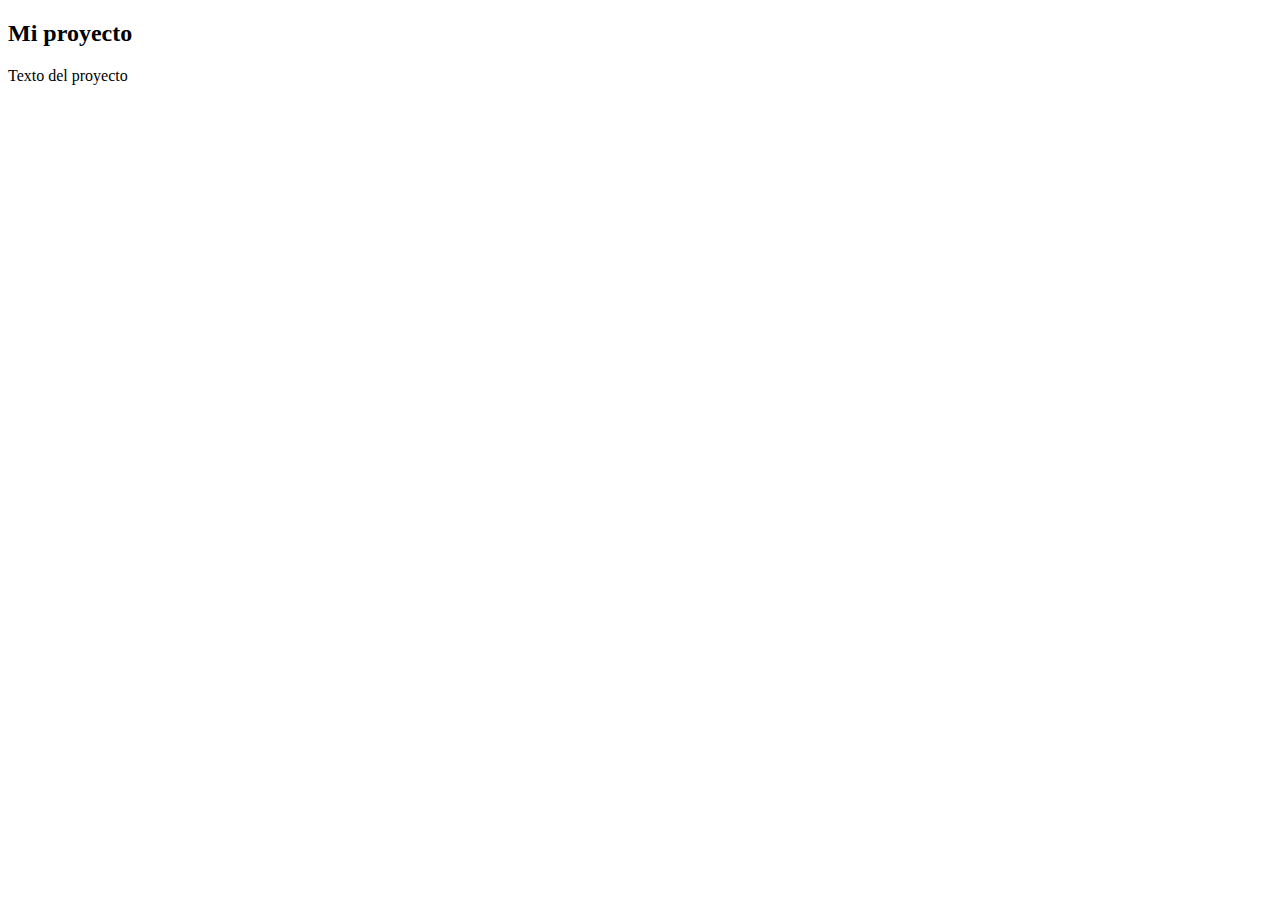
==== index.html @ 912bf7b4 "Primer repositorio" ====
<!DOCTYPE html>
<html lang="en">
<head>
                         <meta charset="UTF-8">
                         <meta http-equiv="X-UA-Compatible" content="IE=edge">
                         <meta name="viewport" content="width=device-width, initial-scale=1.0">
                         <title>Mi proyecto.</title>
<script src="js/script.js"> </script>
</head>
<body>
<h2 class="alert-warning text-center">Mi proyecto</h2>
<p class="alert-danger text-center">Texto del proyecto</p>
</body>
</html>
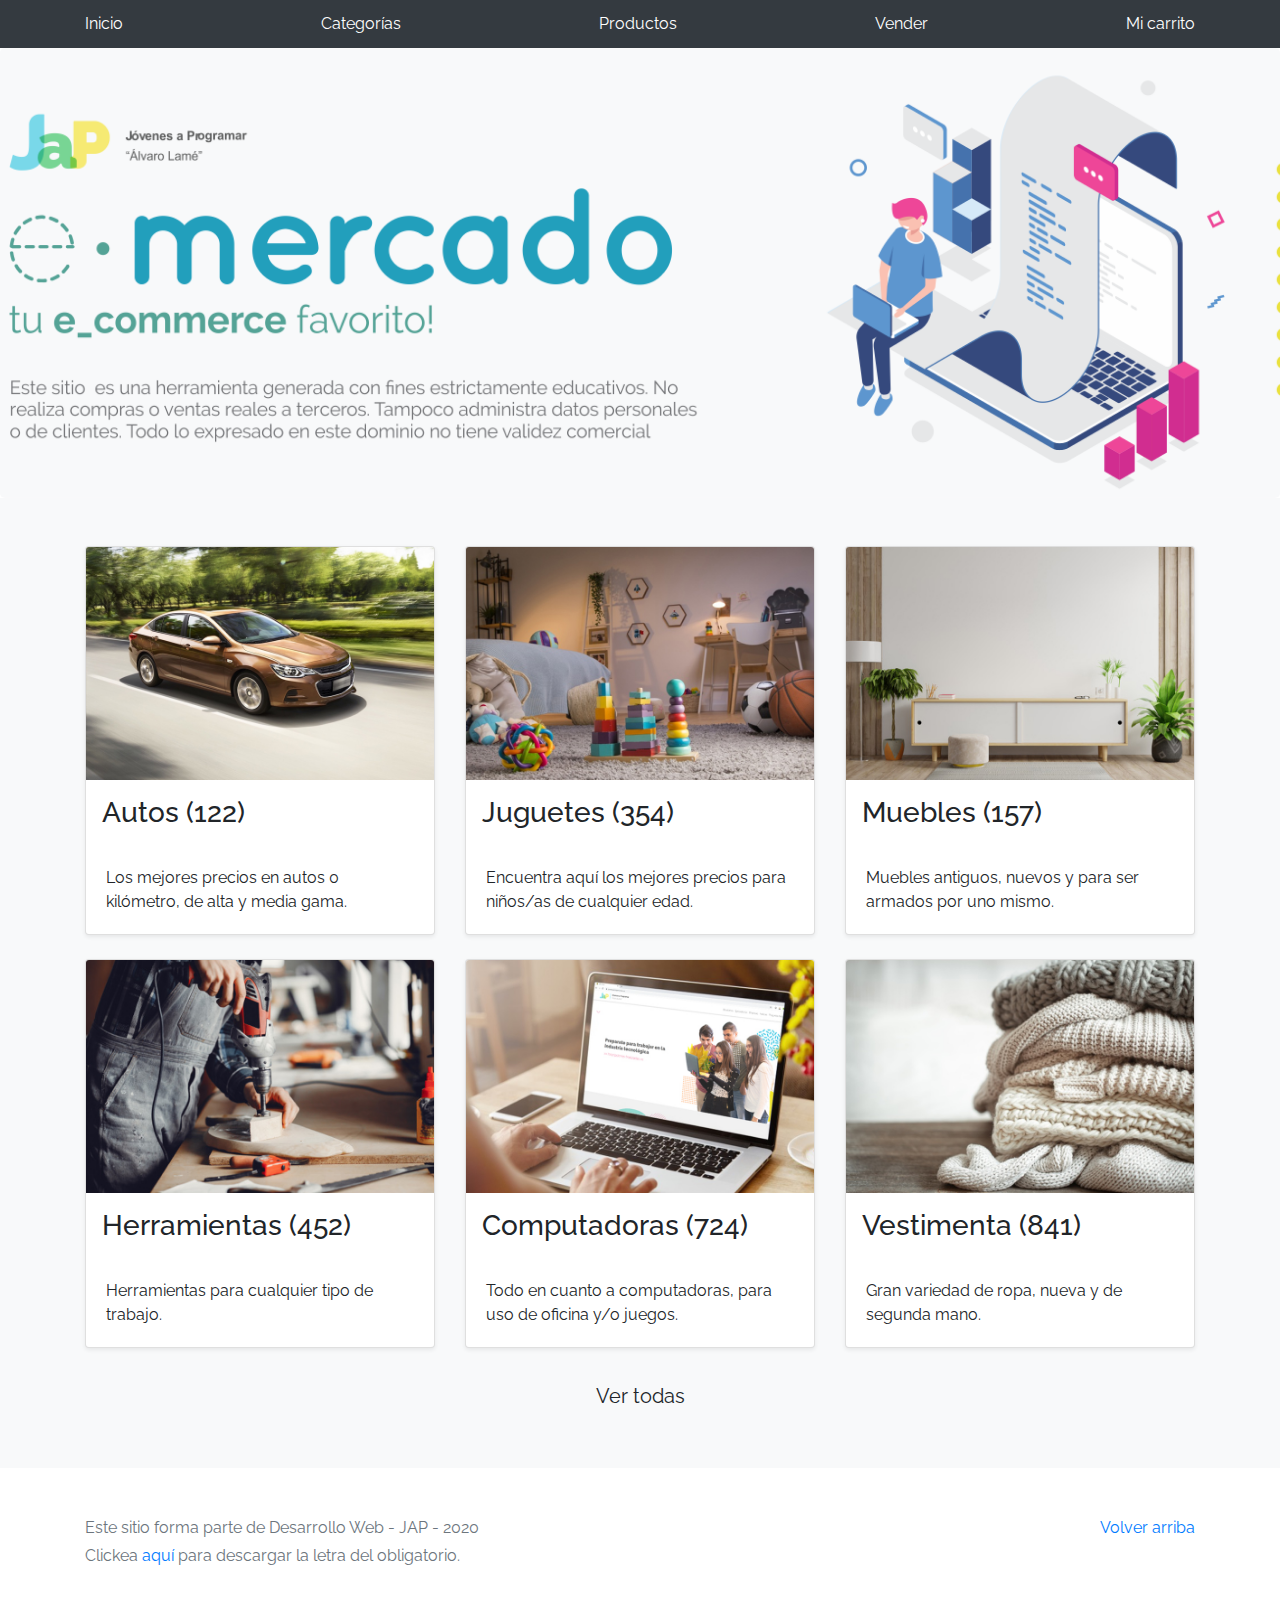
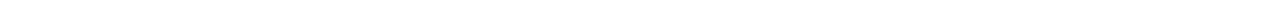
==== commit daf1d27f: "Entrega 0" ====
--- a/index.html
+++ b/index.html
@@ -1,14 +1,109 @@
 <!DOCTYPE html>
+<!-- saved from url=(0049)https://getbootstrap.com/docs/4.3/examples/album/ -->
 <html lang="en">
-<head>
-                         <meta charset="UTF-8">
-                         <meta http-equiv="X-UA-Compatible" content="IE=edge">
-                         <meta name="viewport" content="width=device-width, initial-scale=1.0">
-                         <title>Mi proyecto.</title>
-<script src="js/script.js"> </script>
-</head>
-<body>
-<h2 class="alert-warning text-center">Mi proyecto</h2>
-<p class="alert-danger text-center">Texto del proyecto</p>
-</body>
+  <head>
+    <meta http-equiv="Content-Type" content="text/html; charset=UTF-8">
+    <meta name="viewport" content="width=device-width, initial-scale=1, shrink-to-fit=no">
+    <meta name="description" content="">
+    <title>eMercado - Todo lo que busques está aquí</title>
+
+    <link rel="canonical" href="https://getbootstrap.com/docs/4.3/examples/album/">
+    <link href="https://fonts.googleapis.com/css?family=Raleway:300,300i,400,400i,700,700i,900,900i" rel="stylesheet">
+    <!-- Bootstrap core CSS -->
+    <link href="css/bootstrap.min.css" rel="stylesheet">
+    <link href="css/styles.css" rel="stylesheet">
+  </head>
+  <body>
+    <nav class="site-header sticky-top py-1 bg-dark">
+      <div class="container d-flex flex-column flex-md-row justify-content-between">
+        <a class="py-2 d-none d-md-inline-block" href="index.html">Inicio</a>
+        <a class="py-2 d-none d-md-inline-block" href="categories.html">Categorías</a>
+        <a class="py-2 d-none d-md-inline-block" href="products.html">Productos</a>
+        <a class="py-2 d-none d-md-inline-block" href="sell.html">Vender</a>
+        <a class="py-2 d-none d-md-inline-block" href="cart.html">Mi carrito</a>
+      </div>
+    </nav>
+    <main role="main">
+      <section class="jumbotron text-center">
+        <div class="m-5">
+          <h1></h1>
+        </div>
+      </section>
+      <div class="album py-5 bg-light">
+        <div class="container">
+          <div class="row">
+            <div class="col-md-4">
+              <a href="categories.html" class="card mb-4 shadow-sm custom-card">
+                <img class="bd-placeholder-img card-img-top"  src="img/cat1.jpg">
+                <h3 class="m-3">Autos (122)</h3>
+                <div class="card-body">
+                  <p class="card-text">Los mejores precios en autos 0 kilómetro, de alta y media gama.</p>
+                </div>
+              </a>
+            </div>
+            <div class="col-md-4">
+                <a href="categories.html" class="card mb-4 shadow-sm custom-card">
+                  <img class="bd-placeholder-img card-img-top" src="img/cat2.jpg">
+                  <h3 class="m-3">Juguetes (354)</h3>
+                  <div class="card-body">
+                    <p class="card-text">Encuentra aquí los mejores precios para niños/as de cualquier edad.</p>
+                  </div>
+                </a>
+            </div>
+            <div class="col-md-4">
+                <a href="categories.html" class="card mb-4 shadow-sm custom-card">
+                  <img class="bd-placeholder-img card-img-top" src="img/cat3.jpg">
+                  <h3 class="m-3">Muebles (157)</h3>
+                  <div class="card-body">
+                    <p class="card-text">Muebles antiguos, nuevos y para ser armados por uno mismo.</p>
+                  </div>
+                </a>
+            </div>
+            <div class="col-md-4">
+                <a href="categories.html" class="card mb-4 shadow-sm custom-card">
+                  <img class="bd-placeholder-img card-img-top" src="img/cat4.jpg">
+                  <h3 class="m-3">Herramientas (452)</h3>
+                  <div class="card-body">
+                    <p class="card-text">Herramientas para cualquier tipo de trabajo.</p>
+                  </div>
+                </a>
+            </div>
+            <div class="col-md-4">
+                <a href="categories.html" class="card mb-4 shadow-sm custom-card">
+                  <img class="bd-placeholder-img card-img-top" src="img/cat5.jpg">
+                  <h3 class="m-3">Computadoras (724)</h3>
+                  <div class="card-body">
+                    <p class="card-text">Todo en cuanto a computadoras, para uso de oficina y/o juegos.</p>
+                  </div>
+                </a>
+            </div>
+            <div class="col-md-4">
+                <a href="categories.html" class="card mb-4 shadow-sm custom-card">
+                  <img class="bd-placeholder-img card-img-top" src="img/cat6.jpg">
+                  <h3 class="m-3">Vestimenta (841)</h3>
+                  <div class="card-body">
+                    <p class="card-text">Gran variedad de ropa, nueva y de segunda mano.</p>
+                  </div>
+                </a>
+            </div>
+          </div>
+          <div class="row">
+              <a type="button" class="btn btn-light btn-lg btn-block" href="categories.html">Ver todas</a>
+          </div>
+        </div>
+      </div>
+    </main>
+    <footer class="text-muted">
+      <div class="container">
+        <p class="float-right">
+          <a href="#">Volver arriba</a>
+        </p>
+        <p>Este sitio forma parte de Desarrollo Web - JAP - 2020</p>
+        <p>Clickea <a target="_blank" href="Letra.pdf">aquí</a> para descargar la letra del obligatorio.</p>
+      </div>
+    </footer>
+    <script src="js/jquery-3.4.1.min.js"></script>
+    <script src="js/bootstrap.bundle.min.js"></script>
+    <script src="js/init.js"></script>
+  </body>
 </html>--- a/css/styles.css
+++ b/css/styles.css
@@ -0,0 +1,141 @@
+.jumbotron, .card-body, .container, .site-header{
+    font-family: 'Raleway', serif !important;
+}
+
+.jumbotron .display-4{
+    font-weight: bold;
+}
+
+.jumbotron {
+  height: 50vh;
+  padding: 5em inherit;
+  margin-bottom: 0;
+  background-color: #53C0FB;
+  background: url('../img/cover_back.png');
+  background-size: cover;
+  background-position: center;
+  background-repeat: no-repeat;
+  color: black;
+  font-weight: bold;
+}
+
+@media (min-width: 768px) {
+  .jumbotron {
+    padding-top: 6rem;
+    padding-bottom: 6rem;
+  }
+}
+
+.jumbotron p:last-child {
+  margin-bottom: 0;
+}
+
+.jumbotron-heading {
+  font-weight: 300;
+}
+
+.jumbotron .container {
+  max-width: 40rem;
+  background-color: rgba(255, 255, 255, 0.5);
+  border-radius: 10px;
+  text-shadow: 1px 1px 2px grey;
+}
+
+.jumbotron .lead{
+  font-size: 38px;
+}
+
+footer {
+  padding-top: 3rem;
+  padding-bottom: 3rem;
+}
+
+footer p {
+  margin-bottom: .25rem;
+}
+
+.site-header a {
+  color: white;
+  transition: ease-in-out color .15s;
+}
+
+.light-text {
+  color: white;
+}
+
+.site-header .dropdown-menu a {
+  color: black;
+}
+
+.dropzone{
+  border: 2px dashed #0087F7;
+  border-radius: 5px;
+  background: white;
+}
+
+.alert{
+  position: fixed;
+  top:80px;
+  width: 50%;
+  left: 50%;
+  transform: translate(-50%, 0);
+}
+
+.lds-ring {
+  display: inline-block;
+  position: relative;
+  width: 64px;
+  height: 64px;
+  top:50%;
+  left: 50%;
+}
+.lds-ring div {
+  box-sizing: border-box;
+  display: block;
+  position: absolute;
+  width: 51px;
+  height: 51px;
+  margin: 6px;
+  border: 6px solid #fff;
+  border-radius: 50%;
+  animation: lds-ring 1.2s cubic-bezier(0.5, 0, 0.5, 1) infinite;
+  border-color: #fff transparent transparent transparent;
+}
+.lds-ring div:nth-child(1) {
+  animation-delay: -0.45s;
+}
+.lds-ring div:nth-child(2) {
+  animation-delay: -0.3s;
+}
+.lds-ring div:nth-child(3) {
+  animation-delay: -0.15s;
+}
+@keyframes lds-ring {
+  0% {
+    transform: rotate(0deg);
+  }
+  100% {
+    transform: rotate(360deg);
+  }
+}
+
+#spinner-wrapper{
+  position: fixed;
+  background-color: rgba(0,0,0,0.5);
+  width:100%;
+  height: 100%;
+  top:0;
+  left:0;
+  z-index: 1021;
+  display: none;
+}
+
+a.custom-card,
+a.custom-card:hover {
+  color: inherit;
+  text-decoration: inherit;
+}
+
+.checked {
+  color: orange;
+}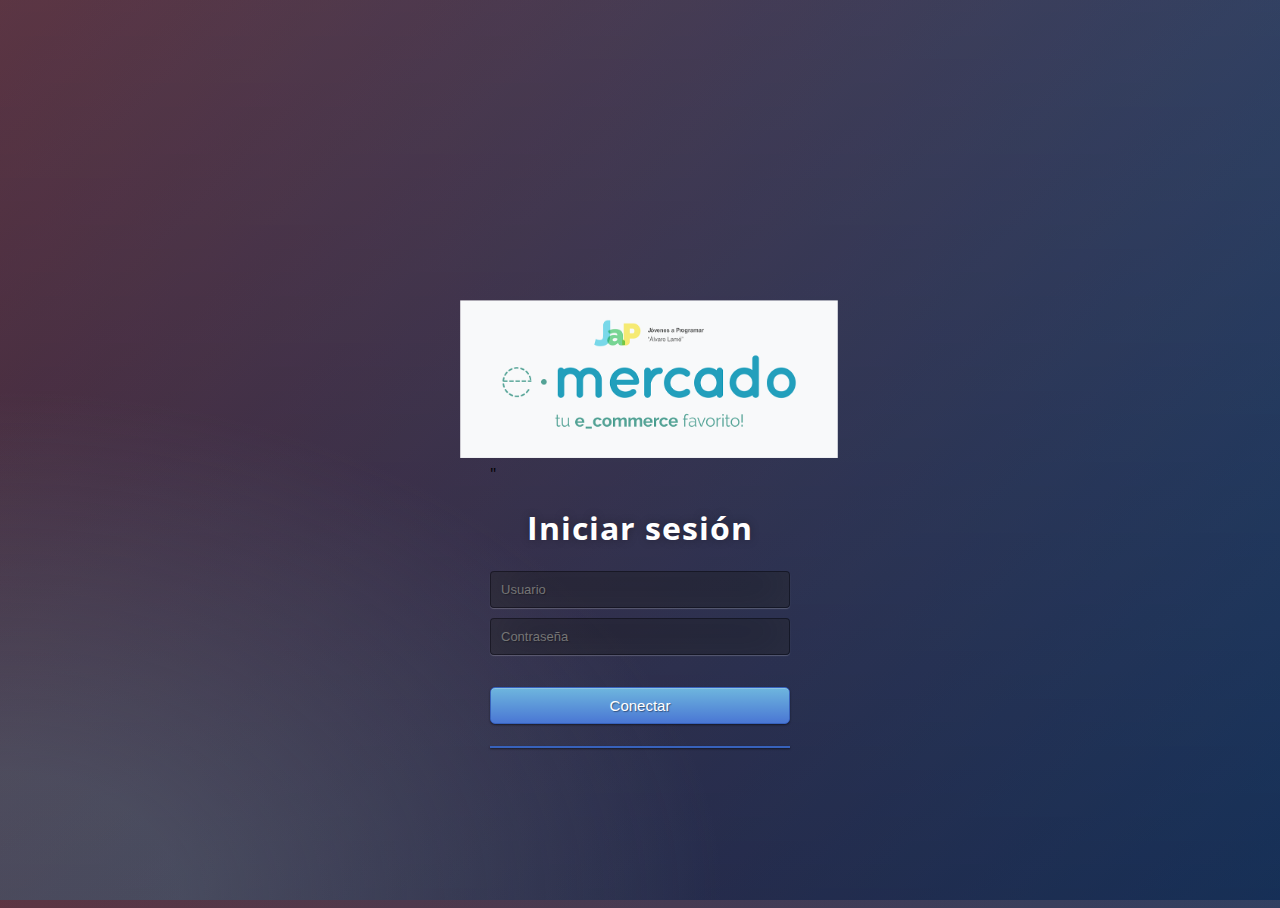
==== commit 04e1b03b: "Agregue el Login con boton de google inc" ====
--- a/index.html
+++ b/index.html
@@ -1,109 +1,60 @@
 <!DOCTYPE html>
 <!-- saved from url=(0049)https://getbootstrap.com/docs/4.3/examples/album/ -->
 <html lang="en">
-  <head>
-    <meta http-equiv="Content-Type" content="text/html; charset=UTF-8">
-    <meta name="viewport" content="width=device-width, initial-scale=1, shrink-to-fit=no">
-    <meta name="description" content="">
-    <title>eMercado - Todo lo que busques está aquí</title>
 
-    <link rel="canonical" href="https://getbootstrap.com/docs/4.3/examples/album/">
-    <link href="https://fonts.googleapis.com/css?family=Raleway:300,300i,400,400i,700,700i,900,900i" rel="stylesheet">
-    <!-- Bootstrap core CSS -->
-    <link href="css/bootstrap.min.css" rel="stylesheet">
-    <link href="css/styles.css" rel="stylesheet">
-  </head>
-  <body>
-    <nav class="site-header sticky-top py-1 bg-dark">
-      <div class="container d-flex flex-column flex-md-row justify-content-between">
-        <a class="py-2 d-none d-md-inline-block" href="index.html">Inicio</a>
-        <a class="py-2 d-none d-md-inline-block" href="categories.html">Categorías</a>
-        <a class="py-2 d-none d-md-inline-block" href="products.html">Productos</a>
-        <a class="py-2 d-none d-md-inline-block" href="sell.html">Vender</a>
-        <a class="py-2 d-none d-md-inline-block" href="cart.html">Mi carrito</a>
-      </div>
-    </nav>
-    <main role="main">
-      <section class="jumbotron text-center">
-        <div class="m-5">
-          <h1></h1>
-        </div>
-      </section>
-      <div class="album py-5 bg-light">
-        <div class="container">
-          <div class="row">
-            <div class="col-md-4">
-              <a href="categories.html" class="card mb-4 shadow-sm custom-card">
-                <img class="bd-placeholder-img card-img-top"  src="img/cat1.jpg">
-                <h3 class="m-3">Autos (122)</h3>
-                <div class="card-body">
-                  <p class="card-text">Los mejores precios en autos 0 kilómetro, de alta y media gama.</p>
-                </div>
-              </a>
-            </div>
-            <div class="col-md-4">
-                <a href="categories.html" class="card mb-4 shadow-sm custom-card">
-                  <img class="bd-placeholder-img card-img-top" src="img/cat2.jpg">
-                  <h3 class="m-3">Juguetes (354)</h3>
-                  <div class="card-body">
-                    <p class="card-text">Encuentra aquí los mejores precios para niños/as de cualquier edad.</p>
-                  </div>
-                </a>
-            </div>
-            <div class="col-md-4">
-                <a href="categories.html" class="card mb-4 shadow-sm custom-card">
-                  <img class="bd-placeholder-img card-img-top" src="img/cat3.jpg">
-                  <h3 class="m-3">Muebles (157)</h3>
-                  <div class="card-body">
-                    <p class="card-text">Muebles antiguos, nuevos y para ser armados por uno mismo.</p>
-                  </div>
-                </a>
-            </div>
-            <div class="col-md-4">
-                <a href="categories.html" class="card mb-4 shadow-sm custom-card">
-                  <img class="bd-placeholder-img card-img-top" src="img/cat4.jpg">
-                  <h3 class="m-3">Herramientas (452)</h3>
-                  <div class="card-body">
-                    <p class="card-text">Herramientas para cualquier tipo de trabajo.</p>
-                  </div>
-                </a>
-            </div>
-            <div class="col-md-4">
-                <a href="categories.html" class="card mb-4 shadow-sm custom-card">
-                  <img class="bd-placeholder-img card-img-top" src="img/cat5.jpg">
-                  <h3 class="m-3">Computadoras (724)</h3>
-                  <div class="card-body">
-                    <p class="card-text">Todo en cuanto a computadoras, para uso de oficina y/o juegos.</p>
-                  </div>
-                </a>
-            </div>
-            <div class="col-md-4">
-                <a href="categories.html" class="card mb-4 shadow-sm custom-card">
-                  <img class="bd-placeholder-img card-img-top" src="img/cat6.jpg">
-                  <h3 class="m-3">Vestimenta (841)</h3>
-                  <div class="card-body">
-                    <p class="card-text">Gran variedad de ropa, nueva y de segunda mano.</p>
-                  </div>
-                </a>
-            </div>
-          </div>
-          <div class="row">
-              <a type="button" class="btn btn-light btn-lg btn-block" href="categories.html">Ver todas</a>
-          </div>
-        </div>
-      </div>
-    </main>
-    <footer class="text-muted">
-      <div class="container">
-        <p class="float-right">
-          <a href="#">Volver arriba</a>
-        </p>
-        <p>Este sitio forma parte de Desarrollo Web - JAP - 2020</p>
-        <p>Clickea <a target="_blank" href="Letra.pdf">aquí</a> para descargar la letra del obligatorio.</p>
-      </div>
-    </footer>
-    <script src="js/jquery-3.4.1.min.js"></script>
-    <script src="js/bootstrap.bundle.min.js"></script>
-    <script src="js/init.js"></script>
-  </body>
+<head>
+  <meta http-equiv="Content-Type" content="text/html; charset=UTF-8">
+  <meta name="viewport" content="width=device-width, initial-scale=1, shrink-to-fit=no">
+  <meta name="description" content="">
+  <meta name="google-signin-scope" content="profile email" />
+    <meta
+      name="google-signin-client_id"
+      content="73864110882-8usgs588iu47h2nqn5v8j9v4omfmhuvo.apps.googleusercontent.com">
+    <script src="https://apis.google.com/js/platform.js" async defer></script>
+    <script src="js/login.js"></script>
+    <link href="css/login.css" rel="stylesheet" />
+
+  <title>eMercado - Todo lo que busques está aquí</title>
+
+  <style>
+    
+    .isValid {
+        background-color: lightgreen;
+        border-color: green;
+        border-width: thick;
+      }
+      .isInvalid {
+        background-color: pink;
+        border-color: darkred;
+        border-width: thick;
+      }
+  </style>
+</head>
+
+<body class="text-center">
+  <div class="login">
+    <img alt="" src="img/login.png" style="width: 10cm; margin-left: -10%;"
+     /> <br />"
+    <h1>Iniciar sesión</h1>
+    <div>
+      <input type="text" id="u" placeholder="Usuario" required />
+      <input type="password" id="p" placeholder="Contraseña" required />
+      <span id="msj"></span><br />
+<br>
+      <button
+        class="btn btn-primary btn-block btn-large"
+        id="conectar"
+        onclick="verificar();"
+      >
+        Conectar
+      </button>
+      <br />
+      <div
+        class="g-signin2"
+        data-onsuccess="onSignIn"
+        data-theme="dark"
+      ></div>
+    </div>
+  </div>
+</body>
 </html>--- a/css/login.css
+++ b/css/login.css
@@ -0,0 +1,59 @@
+@import url(https://fonts.googleapis.com/css?family=Open+Sans);
+.btn { display: inline-block; *display: inline; *zoom: 1; padding: 4px 10px 4px; margin-bottom: 0; font-size: 13px; line-height: 18px; color: #333333; text-align: center;text-shadow: 0 1px 1px rgba(255, 255, 255, 0.75); vertical-align: middle; background-color: #f5f5f5; background-image: -moz-linear-gradient(top, #ffffff, #e6e6e6); background-image: -ms-linear-gradient(top, #ffffff, #e6e6e6); background-image: -webkit-gradient(linear, 0 0, 0 100%, from(#ffffff), to(#e6e6e6)); background-image: -webkit-linear-gradient(top, #ffffff, #e6e6e6); background-image: -o-linear-gradient(top, #ffffff, #e6e6e6); background-image: linear-gradient(top, #ffffff, #e6e6e6); background-repeat: repeat-x; filter: progid:dximagetransform.microsoft.gradient(startColorstr=#ffffff, endColorstr=#e6e6e6, GradientType=0); border-color: #e6e6e6 #e6e6e6 #e6e6e6; border-color: rgba(0, 0, 0, 0.1) rgba(0, 0, 0, 0.1) rgba(0, 0, 0, 0.25); border: 1px solid #e6e6e6; -webkit-border-radius: 4px; -moz-border-radius: 4px; border-radius: 4px; -webkit-box-shadow: inset 0 1px 0 rgba(255, 255, 255, 0.2), 0 1px 2px rgba(0, 0, 0, 0.05); -moz-box-shadow: inset 0 1px 0 rgba(255, 255, 255, 0.2), 0 1px 2px rgba(0, 0, 0, 0.05); box-shadow: inset 0 1px 0 rgba(255, 255, 255, 0.2), 0 1px 2px rgba(0, 0, 0, 0.05); cursor: pointer; *margin-left: .3em; }
+.btn:hover, .btn:active, .btn.active, .btn.disabled, .btn[disabled] { background-color: #e6e6e6; }
+.btn-large { padding: 9px 14px; font-size: 15px; line-height: normal; -webkit-border-radius: 5px; -moz-border-radius: 5px; border-radius: 5px; }
+.btn:hover { color: #333333; text-decoration: none; background-color: #e6e6e6; background-position: 0 -15px; -webkit-transition: background-position 0.1s linear; -moz-transition: background-position 0.1s linear; -ms-transition: background-position 0.1s linear; -o-transition: background-position 0.1s linear; transition: background-position 0.1s linear; }
+.btn-primary, .btn-primary:hover { text-shadow: 0 -1px 0 rgba(0, 0, 0, 0.25); color: #ffffff; }
+.btn-primary.active { color: rgba(255, 255, 255, 0.75); }
+.btn-primary { background-color: #1c098a; background-image: -moz-linear-gradient(top, #6eb6de, #4a77d4); background-image: -ms-linear-gradient(top, #6eb6de, #4a77d4); background-image: -webkit-gradient(linear, 0 0, 0 100%, from(#6eb6de), to(#4a77d4)); background-image: -webkit-linear-gradient(top, #6eb6de, #4a77d4); background-image: -o-linear-gradient(top, #6eb6de, #4a77d4); background-image: linear-gradient(top, #6eb6de, #4a77d4); background-repeat: repeat-x; filter: progid:dximagetransform.microsoft.gradient(startColorstr=#6eb6de, endColorstr=#4a77d4, GradientType=0);  border: 1px solid #3762bc; text-shadow: 1px 1px 1px rgba(0,0,0,0.4); box-shadow: inset 0 1px 0 rgba(255, 255, 255, 0.2), 0 1px 2px rgba(0, 0, 0, 0.5); }
+.btn-primary:hover, .btn-primary:active, .btn-primary.active, .btn-primary.disabled, .btn-primary[disabled] { filter: none; background-color: #4a77d4; }
+.btn-block { width: 100%; display:block; }
+
+* { -webkit-box-sizing:border-box; -moz-box-sizing:border-box; -ms-box-sizing:border-box; -o-box-sizing:border-box; box-sizing:border-box; }
+
+html { width: 100%; height:100%; overflow:hidden; }
+
+body { 
+	width: 100%;
+	height:100%;
+	font-family: 'Open Sans', sans-serif;
+	background: #092756;
+	background: -moz-radial-gradient(0% 100%, ellipse cover, rgba(104,128,138,.4) 10%,rgba(138,114,76,0) 40%),-moz-linear-gradient(top,  rgba(57,173,219,.25) 0%, rgba(42,60,87,.4) 100%), -moz-linear-gradient(-45deg,  #670d10 0%, #092756 100%);
+	background: -webkit-radial-gradient(0% 100%, ellipse cover, rgba(104,128,138,.4) 10%,rgba(138,114,76,0) 40%), -webkit-linear-gradient(top,  rgba(57,173,219,.25) 0%,rgba(42,60,87,.4) 100%), -webkit-linear-gradient(-45deg,  #670d10 0%,#092756 100%);
+	background: -o-radial-gradient(0% 100%, ellipse cover, rgba(104,128,138,.4) 10%,rgba(138,114,76,0) 40%), -o-linear-gradient(top,  rgba(57,173,219,.25) 0%,rgba(42,60,87,.4) 100%), -o-linear-gradient(-45deg,  #670d10 0%,#092756 100%);
+	background: -ms-radial-gradient(0% 100%, ellipse cover, rgba(104,128,138,.4) 10%,rgba(138,114,76,0) 40%), -ms-linear-gradient(top,  rgba(57,173,219,.25) 0%,rgba(42,60,87,.4) 100%), -ms-linear-gradient(-45deg,  #670d10 0%,#092756 100%);
+	background: -webkit-radial-gradient(0% 100%, ellipse cover, rgba(104,128,138,.4) 10%,rgba(138,114,76,0) 40%), linear-gradient(to bottom,  rgba(57,173,219,.25) 0%,rgba(42,60,87,.4) 100%), linear-gradient(135deg,  #670d10 0%,#092756 100%);
+	filter: progid:DXImageTransform.Microsoft.gradient( startColorstr='#3E1D6D', endColorstr='#092756',GradientType=1 );
+}
+.login { 
+	position: absolute;
+	top: 50%;
+	left: 50%;
+	margin: -150px 0 0 -150px;
+	width:300px;
+	height:300px;
+}
+.login h1 { color: #fff; text-shadow: 0 0 10px rgba(0,0,0,0.3); letter-spacing:1px; text-align:center; }
+
+input { 
+	width: 100%; 
+	margin-bottom: 10px; 
+	background: rgba(0,0,0,0.3);
+	border: none;
+	outline: none;
+	padding: 10px;
+	font-size: 13px;
+	color: #fff;
+	text-shadow: 1px 1px 1px rgba(0,0,0,0.3);
+	border: 1px solid rgba(0,0,0,0.3);
+	border-radius: 4px;
+	box-shadow: inset 0 -5px 45px rgba(100,100,100,0.2), 0 1px 1px rgba(255,255,255,0.2);
+	-webkit-transition: box-shadow .5s ease;
+	-moz-transition: box-shadow .5s ease;
+	-o-transition: box-shadow .5s ease;
+	-ms-transition: box-shadow .5s ease;
+	transition: box-shadow .5s ease;
+}
+input:focus { box-shadow: inset 0 -5px 45px rgba(100,100,100,0.4), 0 1px 1px rgba(255,255,255,0.2); }
+
+.g-signin2 { background-color: #1c098a; background-image: -moz-linear-gradient(top, #6eb6de, #4a77d4); background-image: -ms-linear-gradient(top, #6eb6de, #4a77d4); background-image: -webkit-gradient(linear, 0 0, 0 100%, from(#6eb6de), to(#4a77d4)); background-image: -webkit-linear-gradient(top, #6eb6de, #4a77d4); background-image: -o-linear-gradient(top, #6eb6de, #4a77d4); background-image: linear-gradient(top, #6eb6de, #4a77d4); background-repeat: repeat-x; filter: progid:dximagetransform.microsoft.gradient(startColorstr=#6eb6de, endColorstr=#4a77d4, GradientType=0);  border: 1px solid #3762bc; text-shadow: 1px 1px 1px rgba(0,0,0,0.4); box-shadow: inset 0 1px 0 rgba(255, 255, 255, 0.2), 0 1px 2px rgba(0, 0, 0, 0.5);
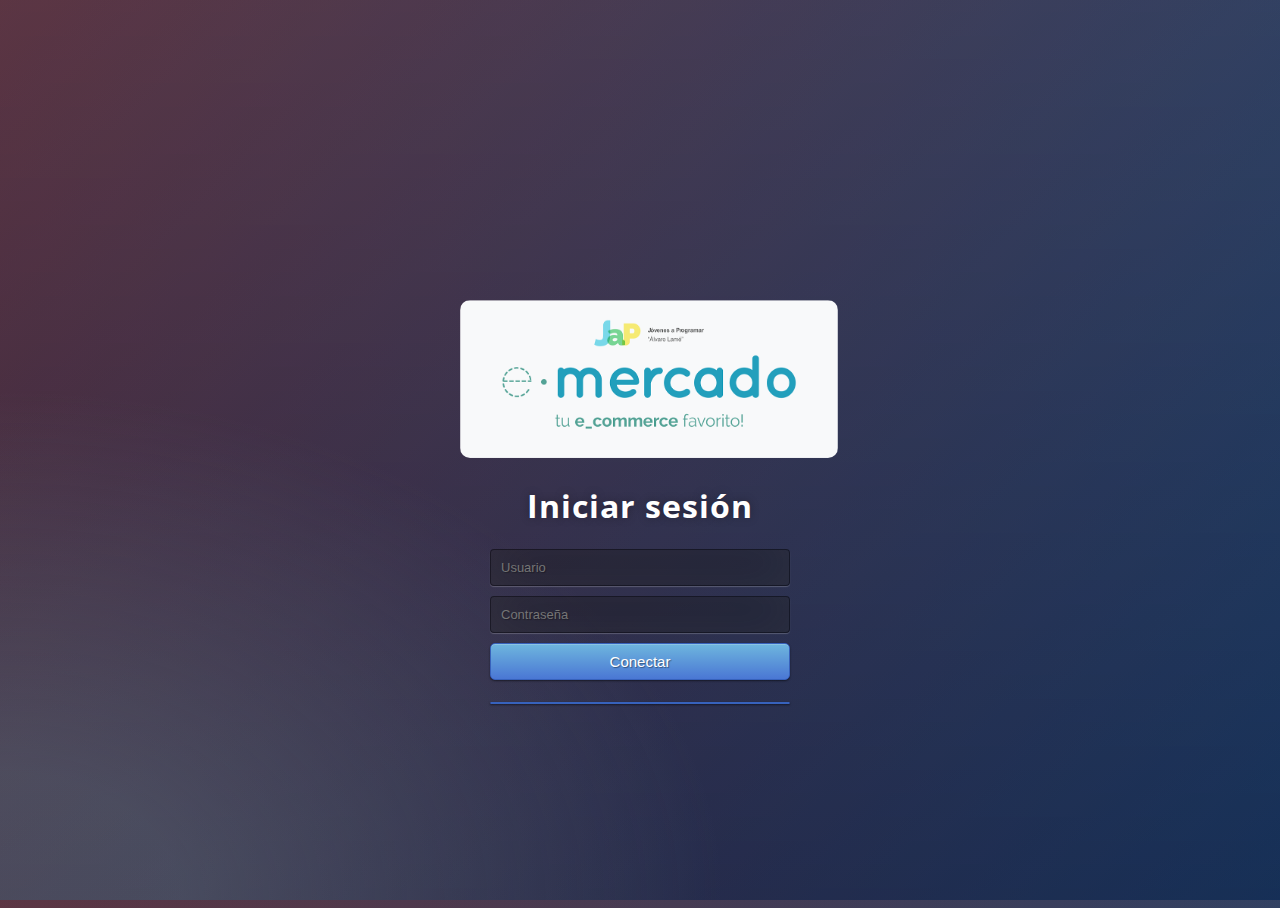
==== commit e01273c4: "Entrega 1- login y listado de productos" ====
--- a/index.html
+++ b/index.html
@@ -1,60 +1,49 @@
 <!DOCTYPE html>
 <!-- saved from url=(0049)https://getbootstrap.com/docs/4.3/examples/album/ -->
 <html lang="en">
-
-<head>
-  <meta http-equiv="Content-Type" content="text/html; charset=UTF-8">
-  <meta name="viewport" content="width=device-width, initial-scale=1, shrink-to-fit=no">
-  <meta name="description" content="">
-  <meta name="google-signin-scope" content="profile email" />
+  <head>
+    <meta http-equiv="Content-Type" content="text/html; charset=UTF-8" />
+    <meta
+      name="viewport"
+      content="width=device-width, initial-scale=1, shrink-to-fit=no"/>
+    <meta name="description" content="" >
+    <meta name="google-signin-scope" content="profile email" >
     <meta
       name="google-signin-client_id"
       content="73864110882-8usgs588iu47h2nqn5v8j9v4omfmhuvo.apps.googleusercontent.com">
     <script src="https://apis.google.com/js/platform.js" async defer></script>
     <script src="js/login.js"></script>
     <link href="css/login.css" rel="stylesheet" />
+    <title>eMercado - Todo lo que busques está aquí</title>
+  </head>
 
-  <title>eMercado - Todo lo que busques está aquí</title>
-
-  <style>
-    
-    .isValid {
-        background-color: lightgreen;
-        border-color: green;
-        border-width: thick;
-      }
-      .isInvalid {
-        background-color: pink;
-        border-color: darkred;
-        border-width: thick;
-      }
-  </style>
-</head>
-
-<body class="text-center">
-  <div class="login">
-    <img alt="" src="img/login.png" style="width: 10cm; margin-left: -10%;"
-     /> <br />"
-    <h1>Iniciar sesión</h1>
-    <div>
-      <input type="text" id="u" placeholder="Usuario" required />
-      <input type="password" id="p" placeholder="Contraseña" required />
-      <span id="msj"></span><br />
-<br>
-      <button
-        class="btn btn-primary btn-block btn-large"
-        id="conectar"
-        onclick="verificar();"
-      >
-        Conectar
-      </button>
+  <body class="text-center">
+    <div class="login">
+      <img
+        alt=""
+        src="img/login.png"
+        style="width: 10cm; margin-left: -10%; border-radius: 10px"/>
       <br />
-      <div
-        class="g-signin2"
-        data-onsuccess="onSignIn"
-        data-theme="dark"
-      ></div>
+      <h1>Iniciar sesión</h1>
+      <div>
+        <input type="text" id="u" placeholder="Usuario" required />
+        <input type="password" id="p" placeholder="Contraseña" required />
+        <span id="msj"></span>
+        <br />
+        <button
+          class="btn btn-primary btn-block btn-large"
+          id="conectar"
+          onclick="verificar();"
+        >
+          Conectar
+        </button>
+        <br />
+        <div
+          class="g-signin2"
+          data-onsuccess="onSignIn"
+          data-theme="dark"
+        ></div>
+      </div>
     </div>
-  </div>
-</body>
-</html>+  </body>
+</html>
--- a/css/login.css
+++ b/css/login.css
@@ -56,4 +56,16 @@
 }
 input:focus { box-shadow: inset 0 -5px 45px rgba(100,100,100,0.4), 0 1px 1px rgba(255,255,255,0.2); }
 
-.g-signin2 { background-color: #1c098a; background-image: -moz-linear-gradient(top, #6eb6de, #4a77d4); background-image: -ms-linear-gradient(top, #6eb6de, #4a77d4); background-image: -webkit-gradient(linear, 0 0, 0 100%, from(#6eb6de), to(#4a77d4)); background-image: -webkit-linear-gradient(top, #6eb6de, #4a77d4); background-image: -o-linear-gradient(top, #6eb6de, #4a77d4); background-image: linear-gradient(top, #6eb6de, #4a77d4); background-repeat: repeat-x; filter: progid:dximagetransform.microsoft.gradient(startColorstr=#6eb6de, endColorstr=#4a77d4, GradientType=0);  border: 1px solid #3762bc; text-shadow: 1px 1px 1px rgba(0,0,0,0.4); box-shadow: inset 0 1px 0 rgba(255, 255, 255, 0.2), 0 1px 2px rgba(0, 0, 0, 0.5);
+.g-signin2 { border-radius: 5px; 
+background-color: #1c098a; 
+background-image: -moz-linear-gradient(top, #6eb6de, #4a77d4); background-image: -ms-linear-gradient(top, #6eb6de, #4a77d4);  background-image: -webkit-linear-gradient(top, #6eb6de, #4a77d4); background-image: -o-linear-gradient(top, #6eb6de, #4a77d4); background-image: linear-gradient(top, #6eb6de, #4a77d4); background-repeat: repeat-x; 
+filter: progid:dximagetransform.microsoft.gradient(startColorstr=#6eb6de, endColorstr=#4a77d4, GradientType=0); 
+border: 1px solid #3762bc; 
+text-shadow: 1px 1px 1px rgba(0,0,0,0.4); 
+box-shadow: inset 0 1px 0 rgba(255, 255, 255, 0.2), 0 1px 2px rgba(0, 0, 0, 0.5); }
+
+.isInvalid {
+background-color: pink;
+border-color: darkred;
+border-width: thick;
+}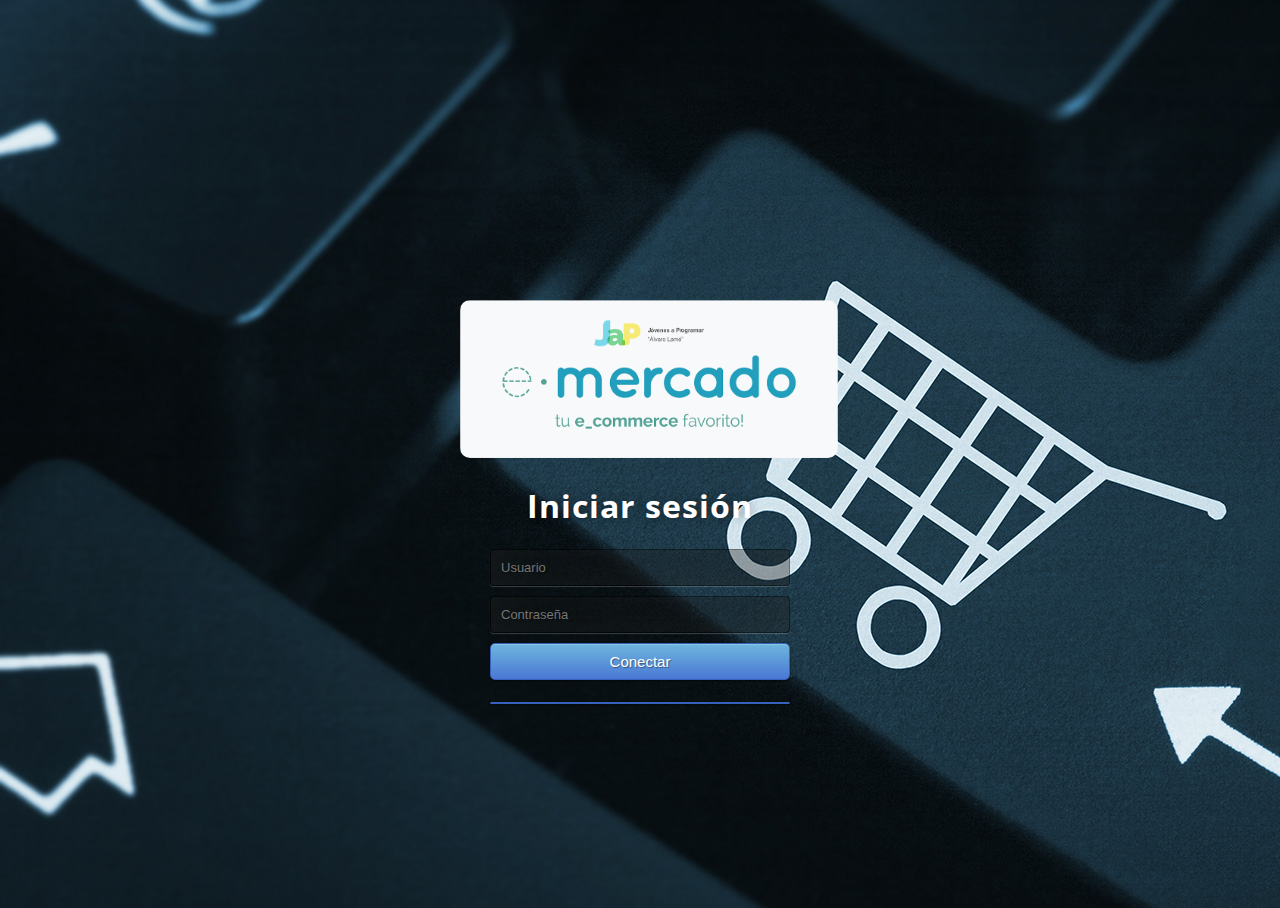
==== commit fbf45f05: "Filtros en html de products, nombre de usuario y desconectar en todas las paginas" ====
--- a/index.html
+++ b/index.html
@@ -14,19 +14,21 @@
     <script src="https://apis.google.com/js/platform.js" async defer></script>
     <script src="js/login.js"></script>
     <link href="css/login.css" rel="stylesheet" />
+    <link href="css/font-awesome.min.css" rel="stylesheet">
     <title>eMercado - Todo lo que busques está aquí</title>
   </head>
 
-  <body class="text-center">
+  <body class="text-center"  style="background-image:url(img/ecommerce-Agir-Digital.jpg)"
+  ;>
     <div class="login">
       <img
         alt=""
         src="img/login.png"
         style="width: 10cm; margin-left: -10%; border-radius: 10px"/>
       <br />
-      <h1>Iniciar sesión</h1>
-      <div>
-        <input type="text" id="u" placeholder="Usuario" required />
+      <h1>Iniciar sesión</h1>     
+<div>
+        <input type="text" id="u" placeholder="Usuario" required  />
         <input type="password" id="p" placeholder="Contraseña" required />
         <span id="msj"></span>
         <br />
@@ -38,11 +40,14 @@
           Conectar
         </button>
         <br />
+
+      
         <div
           class="g-signin2"
           data-onsuccess="onSignIn"
           data-theme="dark"
         ></div>
+        
       </div>
     </div>
   </body>
--- a/css/login.css
+++ b/css/login.css
@@ -13,16 +13,9 @@
 
 html { width: 100%; height:100%; overflow:hidden; }
 
-body { 
-	width: 100%;
+body {	width: 100%;
 	height:100%;
 	font-family: 'Open Sans', sans-serif;
-	background: #092756;
-	background: -moz-radial-gradient(0% 100%, ellipse cover, rgba(104,128,138,.4) 10%,rgba(138,114,76,0) 40%),-moz-linear-gradient(top,  rgba(57,173,219,.25) 0%, rgba(42,60,87,.4) 100%), -moz-linear-gradient(-45deg,  #670d10 0%, #092756 100%);
-	background: -webkit-radial-gradient(0% 100%, ellipse cover, rgba(104,128,138,.4) 10%,rgba(138,114,76,0) 40%), -webkit-linear-gradient(top,  rgba(57,173,219,.25) 0%,rgba(42,60,87,.4) 100%), -webkit-linear-gradient(-45deg,  #670d10 0%,#092756 100%);
-	background: -o-radial-gradient(0% 100%, ellipse cover, rgba(104,128,138,.4) 10%,rgba(138,114,76,0) 40%), -o-linear-gradient(top,  rgba(57,173,219,.25) 0%,rgba(42,60,87,.4) 100%), -o-linear-gradient(-45deg,  #670d10 0%,#092756 100%);
-	background: -ms-radial-gradient(0% 100%, ellipse cover, rgba(104,128,138,.4) 10%,rgba(138,114,76,0) 40%), -ms-linear-gradient(top,  rgba(57,173,219,.25) 0%,rgba(42,60,87,.4) 100%), -ms-linear-gradient(-45deg,  #670d10 0%,#092756 100%);
-	background: -webkit-radial-gradient(0% 100%, ellipse cover, rgba(104,128,138,.4) 10%,rgba(138,114,76,0) 40%), linear-gradient(to bottom,  rgba(57,173,219,.25) 0%,rgba(42,60,87,.4) 100%), linear-gradient(135deg,  #670d10 0%,#092756 100%);
 	filter: progid:DXImageTransform.Microsoft.gradient( startColorstr='#3E1D6D', endColorstr='#092756',GradientType=1 );
 }
 .login { 
